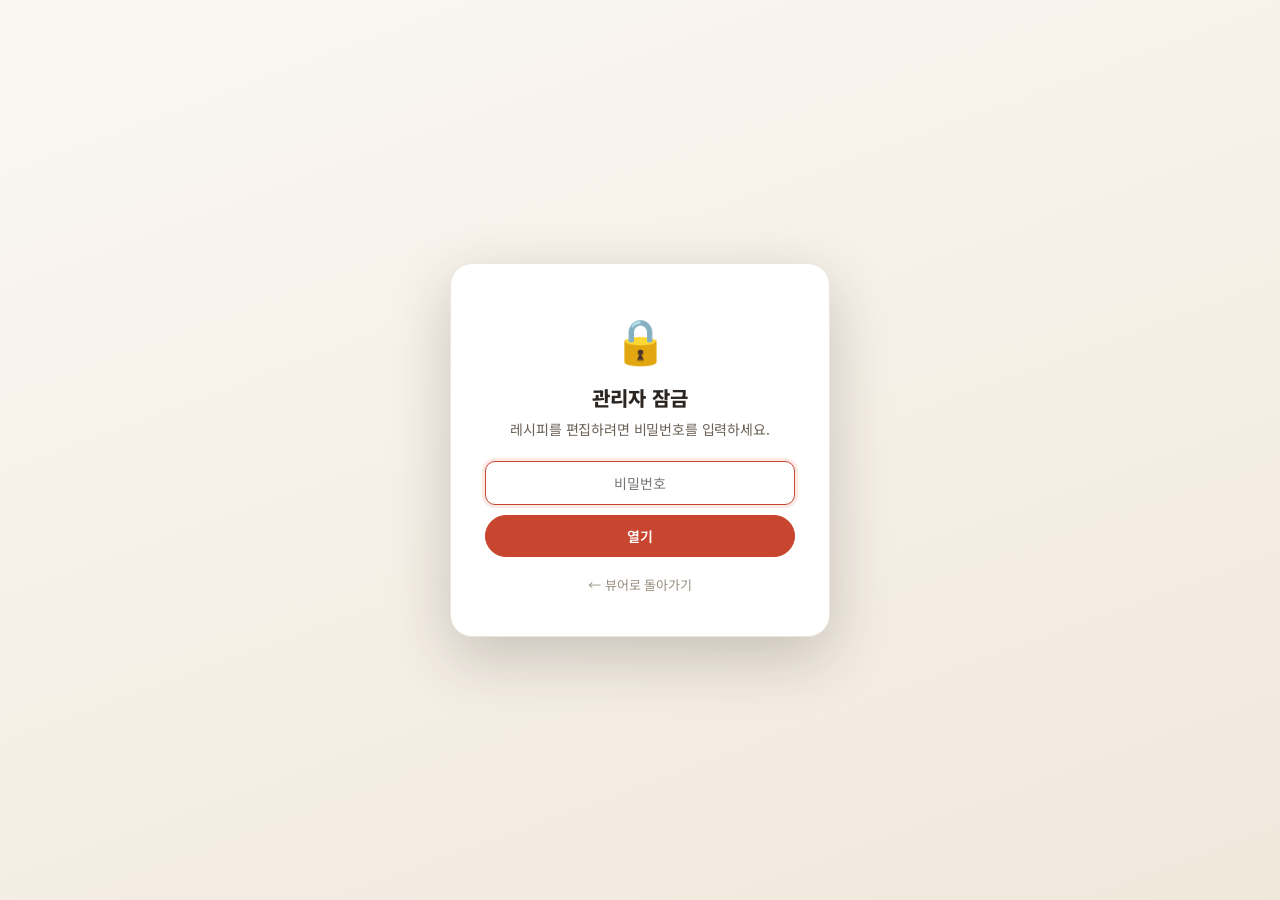
==== admin.html @ a54f9e6b "Initial commit" ====
<!DOCTYPE html>
<html lang="ko">
<head>
  <meta charset="UTF-8">
  <meta name="viewport" content="width=device-width, initial-scale=1.0">
  <title>레시피 노트 · 관리자</title>
  <link rel="preconnect" href="https://fonts.googleapis.com">
  <link rel="preconnect" href="https://fonts.gstatic.com" crossorigin>
  <link href="https://fonts.googleapis.com/css2?family=Noto+Sans+KR:wght@400;500;700;800;900&display=swap" rel="stylesheet">
  <link rel="stylesheet" href="css/style.css">
  <link rel="stylesheet" href="css/admin.css">
  <link rel="icon" href="data:image/svg+xml,<svg xmlns='http://www.w3.org/2000/svg' viewBox='0 0 100 100'><text y='.9em' font-size='90'>⚙️</text></svg>">
</head>
<body>
  <!-- 비밀번호 잠금 화면 -->
  <div class="lock-screen" id="lockScreen" hidden>
    <div class="lock-card">
      <div class="lock-icon">🔒</div>
      <h1>관리자 잠금</h1>
      <p>레시피를 편집하려면 비밀번호를 입력하세요.</p>
      <form id="lockForm">
        <input type="password" id="lockInput" class="input" placeholder="비밀번호" autocomplete="current-password" autofocus>
        <button type="submit" class="btn btn-primary" style="width:100%;justify-content:center;margin-top:10px">열기</button>
      </form>
      <p class="lock-error" id="lockError" hidden>비밀번호가 올바르지 않습니다.</p>
      <a href="index.html" class="lock-back">← 뷰어로 돌아가기</a>
    </div>
  </div>

  <header class="site-header">
    <div class="header-inner admin-toolbar">
      <a class="brand" href="index.html">
        <span class="brand-mark">R</span>
        <span class="brand-text">
          <span class="brand-title">관리자 화면</span>
          <span class="brand-sub">레시피 추가 · 수정 · 내보내기</span>
        </span>
      </a>
      <span class="grow"></span>
      <button class="btn btn-sm" id="btnSettings">🏷️ 사이트·카테고리</button>
      <button class="btn btn-sm" id="btnImport">📥 가져오기</button>
      <input type="file" id="importFile" accept="application/json" hidden>
      <button class="btn btn-sm btn-danger" id="btnReset">↺ 초기화</button>
      <button class="btn btn-sm btn-primary" id="btnExport">💾 내보내기(배포)</button>
      <a class="btn btn-sm btn-ghost" href="index.html" target="_blank">👁 미리보기</a>
    </div>
  </header>

  <div class="admin-layout">
    <!-- 좌측: 레시피 목록 -->
    <aside class="sidebar">
      <div class="sidebar-head">
        <div class="row">
          <h2>레시피 <span class="cnt">(<span id="listCount">0</span>)</span></h2>
          <span class="grow" style="flex:1"></span>
          <button class="btn btn-sm btn-primary" id="btnNew">+ 새 레시피</button>
        </div>
        <input class="list-search" id="listSearch" type="text" placeholder="목록에서 검색…">
      </div>
      <div class="recipe-list" id="recipeList"></div>
    </aside>

    <!-- 우측: 편집기 -->
    <main class="editor">
      <div class="editor-head">
        <h1 id="editorTitle">새 레시피</h1>
        <button class="btn btn-sm btn-danger" id="btnDelete" style="display:none">🗑 삭제</button>
        <button class="btn btn-sm btn-primary" id="btnSave">저장 (Ctrl+S)</button>
      </div>

      <div class="field">
        <label>메뉴 이름 <span class="req">*</span></label>
        <input class="input" id="fTitle" type="text" placeholder="예: 스팸후랑크 김밥">
      </div>

      <div class="grid2">
        <div class="field">
          <label>카테고리</label>
          <select class="input" id="fCategory"></select>
        </div>
        <div class="field">
          <label>태그 <span class="hint">쉼표로 구분</span></label>
          <input class="input" id="fTags" type="text" placeholder="예: 외식, 델리">
        </div>
      </div>

      <div class="field">
        <label>한 줄 설명</label>
        <textarea class="textarea" id="fDesc" rows="2" placeholder="메뉴를 소개하는 짧은 설명"></textarea>
      </div>

      <div class="grid3">
        <div class="field"><label>조리시간</label><input class="input" id="fTime" placeholder="예: 12분"></div>
        <div class="field"><label>조리방법</label><input class="input" id="fMethod" placeholder="예: 팬 조리 / 오븐 조리"></div>
        <div class="field"><label>분량</label><input class="input" id="fServings" placeholder="예: 1인분"></div>
      </div>

      <div class="field">
        <label>대표 사진</label>
        <div class="img-preview" id="imgPreview"></div>
        <input type="file" id="fImage" accept="image/*" hidden>
      </div>

      <!-- 재료 -->
      <div class="section-card">
        <div class="dyn-head"><h3>재료</h3><button class="btn btn-sm" id="btnAddIng">+ 재료 추가</button></div>
        <div id="ingList"></div>
      </div>

      <!-- 조리법 -->
      <div class="section-card">
        <div class="dyn-head"><h3>조리법</h3><button class="btn btn-sm" id="btnAddStep">+ 단계 추가</button></div>
        <div id="stepList"></div>
      </div>

      <!-- 사용 제품 -->
      <div class="section-card">
        <div class="dyn-head"><h3>사용 제품 <span class="hint" style="font-weight:400;color:var(--ink-faint)">선택</span></h3><button class="btn btn-sm" id="btnAddProd">+ 제품 추가</button></div>
        <div id="prodList"></div>
      </div>
    </main>
  </div>

  <!-- 설정 패널 -->
  <aside class="settings-panel" id="settingsPanel">
    <div class="settings-head">
      <h2>사이트 · 카테고리 설정</h2>
      <button class="btn btn-ghost btn-sm" id="settingsClose">✕</button>
    </div>
    <div class="settings-body">
      <div class="field"><label>사이트 제목</label><input class="input" id="siteTitle" placeholder="레시피 노트"></div>
      <div class="field"><label>부제목</label><input class="input" id="siteSubtitle" placeholder="나만의 메뉴 레시피 카탈로그"></div>
      <div class="field"><label>최종 업데이트 표기</label><input class="input" id="siteUpdated" placeholder="예: 2026년 8월"></div>

      <div class="divider"></div>
      <h3 style="font-size:15px;font-weight:800;margin-bottom:6px">🔒 관리자 비밀번호</h3>
      <p class="muted" style="margin-bottom:10px" id="pwState"></p>
      <div class="field">
        <input class="input" id="pwInput" type="password" placeholder="새 비밀번호 (비우면 잠금 해제)">
      </div>
      <button class="btn btn-sm btn-primary" id="btnSetPw">비밀번호 적용</button>
      <p class="muted" style="margin-top:10px;line-height:1.5">적용 후 반드시 <b>내보내기 → data/recipes.json 교체 → 배포</b>해야 실제 사이트에 잠금이 반영됩니다.</p>

      <div class="divider"></div>
      <div class="dyn-head"><h3 style="font-size:15px;font-weight:800">카테고리</h3><button class="btn btn-sm" id="btnAddCat">+ 추가</button></div>
      <p class="muted" style="margin-bottom:12px">이모지 · 이름을 수정하면 바로 반영됩니다.</p>
      <div id="catList"></div>
    </div>
  </aside>

  <script src="js/store.js"></script>
  <script src="js/admin.js"></script>
</body>
</html>
---- css/style.css ----
/* ============================================================
   레시피 노트 — 공용 스타일
   ============================================================ */
:root {
  --bg: #faf7f2;
  --surface: #ffffff;
  --surface-2: #f4efe7;
  --ink: #2b2622;
  --ink-soft: #6b6157;
  --ink-faint: #9a8f83;
  --line: #ece5da;
  --line-strong: #ddd3c6;
  --accent: #c8452f;
  --accent-dark: #a5361f;
  --accent-soft: #fbeae5;
  --gold: #b8863b;
  --radius: 16px;
  --radius-sm: 10px;
  --shadow-sm: 0 1px 2px rgba(43, 38, 34, .05), 0 2px 8px rgba(43, 38, 34, .04);
  --shadow-md: 0 6px 24px rgba(43, 38, 34, .10);
  --shadow-lg: 0 20px 60px rgba(43, 38, 34, .22);
  --font: "Pretendard", "Noto Sans KR", -apple-system, BlinkMacSystemFont, system-ui, sans-serif;
  --maxw: 1200px;
}

* { box-sizing: border-box; margin: 0; padding: 0; }
html { -webkit-text-size-adjust: 100%; }
body {
  font-family: var(--font);
  background: var(--bg);
  color: var(--ink);
  line-height: 1.55;
  letter-spacing: -0.01em;
  -webkit-font-smoothing: antialiased;
}
img { max-width: 100%; display: block; }
button { font-family: inherit; cursor: pointer; border: none; background: none; color: inherit; }
input, textarea, select { font-family: inherit; }
a { color: inherit; }

/* ---------- Header ---------- */
.site-header {
  position: sticky; top: 0; z-index: 40;
  background: rgba(250, 247, 242, .88);
  backdrop-filter: saturate(180%) blur(12px);
  border-bottom: 1px solid var(--line);
}
.header-inner {
  max-width: var(--maxw); margin: 0 auto;
  padding: 14px 20px; display: flex; align-items: center; gap: 16px;
}
.brand { display: flex; align-items: center; gap: 12px; text-decoration: none; min-width: 0; }
.brand-mark {
  width: 42px; height: 42px; flex: 0 0 42px; border-radius: 12px;
  background: linear-gradient(135deg, var(--accent), var(--accent-dark));
  color: #fff; display: grid; place-items: center;
  font-weight: 800; font-size: 20px; box-shadow: var(--shadow-sm);
}
.brand-text { min-width: 0; }
.brand-title { font-size: 17px; font-weight: 800; letter-spacing: -0.02em; white-space: nowrap; overflow: hidden; text-overflow: ellipsis; }
.brand-sub { font-size: 12px; color: var(--ink-faint); white-space: nowrap; overflow: hidden; text-overflow: ellipsis; }
.header-spacer { flex: 1; }

.search {
  position: relative; flex: 1 1 320px; max-width: 420px;
}
.search input {
  width: 100%; padding: 10px 14px 10px 40px;
  border: 1px solid var(--line-strong); border-radius: 999px;
  background: var(--surface); font-size: 14px; color: var(--ink);
  transition: border-color .15s, box-shadow .15s;
}
.search input:focus { outline: none; border-color: var(--accent); box-shadow: 0 0 0 3px var(--accent-soft); }
.search .ico { position: absolute; left: 14px; top: 50%; transform: translateY(-50%); color: var(--ink-faint); font-size: 15px; }

.btn {
  display: inline-flex; align-items: center; gap: 7px;
  padding: 10px 16px; border-radius: 999px; font-size: 14px; font-weight: 600;
  background: var(--surface); border: 1px solid var(--line-strong);
  color: var(--ink); transition: all .15s; white-space: nowrap;
}
.btn:hover { border-color: var(--accent); color: var(--accent); }
.btn-primary { background: var(--accent); color: #fff; border-color: var(--accent); }
.btn-primary:hover { background: var(--accent-dark); border-color: var(--accent-dark); color: #fff; }
.btn-ghost { background: transparent; border-color: transparent; }
.btn-ghost:hover { background: var(--surface-2); border-color: transparent; color: var(--ink); }
.btn-danger { color: var(--accent); border-color: var(--line-strong); }
.btn-danger:hover { background: var(--accent); color: #fff; border-color: var(--accent); }
.btn-sm { padding: 7px 12px; font-size: 13px; }

/* ---------- Layout ---------- */
.wrap { max-width: var(--maxw); margin: 0 auto; padding: 24px 20px 80px; }

.toc-bar {
  display: flex; gap: 8px; flex-wrap: wrap; align-items: center;
  padding: 18px 0 22px;
}
.chip {
  display: inline-flex; align-items: center; gap: 6px;
  padding: 8px 15px; border-radius: 999px; font-size: 14px; font-weight: 600;
  background: var(--surface); border: 1px solid var(--line-strong); color: var(--ink-soft);
  transition: all .15s;
}
.chip:hover { border-color: var(--accent); color: var(--accent); }
.chip.active { background: var(--ink); color: #fff; border-color: var(--ink); }
.chip .count { font-size: 12px; opacity: .65; font-weight: 600; }

.section-title { font-size: 15px; font-weight: 800; color: var(--ink); margin: 26px 0 14px; display: flex; align-items: center; gap: 8px; }
.section-title .badge { font-size: 12px; font-weight: 700; color: var(--accent); background: var(--accent-soft); padding: 2px 9px; border-radius: 999px; }

/* ---------- Cards grid ---------- */
.grid {
  display: grid; gap: 18px;
  grid-template-columns: repeat(auto-fill, minmax(230px, 1fr));
}
.card {
  background: var(--surface); border: 1px solid var(--line); border-radius: var(--radius);
  overflow: hidden; box-shadow: var(--shadow-sm); cursor: pointer;
  transition: transform .18s cubic-bezier(.2,.8,.2,1), box-shadow .18s, border-color .18s;
  display: flex; flex-direction: column;
}
.card:hover { transform: translateY(-4px); box-shadow: var(--shadow-md); border-color: var(--line-strong); }
.card-thumb {
  aspect-ratio: 4 / 3; background: var(--surface-2); position: relative; overflow: hidden;
}
.card-thumb img { width: 100%; height: 100%; object-fit: cover; }
.card-thumb .ph {
  width: 100%; height: 100%; display: grid; place-items: center;
  font-size: 42px; color: var(--line-strong);
  background: repeating-linear-gradient(45deg, #f6f1e9, #f6f1e9 12px, #f2ece2 12px, #f2ece2 24px);
}
.card-tags { position: absolute; top: 10px; left: 10px; display: flex; gap: 5px; flex-wrap: wrap; }
.tag {
  font-size: 11px; font-weight: 700; padding: 3px 9px; border-radius: 999px;
  background: rgba(43,38,34,.72); color: #fff; backdrop-filter: blur(4px);
}
.card-body { padding: 14px 15px 16px; display: flex; flex-direction: column; gap: 7px; flex: 1; }
.card-cat { font-size: 12px; font-weight: 700; color: var(--accent); }
.card-title { font-size: 16px; font-weight: 800; letter-spacing: -0.02em; line-height: 1.35; }
.card-desc {
  font-size: 13px; color: var(--ink-soft); line-height: 1.5;
  display: -webkit-box; -webkit-line-clamp: 2; -webkit-box-orient: vertical; overflow: hidden;
}
.card-meta { margin-top: auto; padding-top: 8px; display: flex; gap: 12px; font-size: 12px; color: var(--ink-faint); flex-wrap: wrap; }
.card-meta span { display: inline-flex; align-items: center; gap: 4px; }

/* ---------- Empty state ---------- */
.empty {
  text-align: center; padding: 80px 20px; color: var(--ink-faint);
}
.empty .big { font-size: 54px; margin-bottom: 14px; }
.empty h3 { font-size: 18px; color: var(--ink-soft); font-weight: 700; margin-bottom: 8px; }
.empty p { font-size: 14px; margin-bottom: 20px; }

/* ---------- Modal (detail) ---------- */
.modal-backdrop {
  position: fixed; inset: 0; z-index: 100;
  background: rgba(30, 25, 20, .55); backdrop-filter: blur(3px);
  display: flex; align-items: flex-start; justify-content: center;
  padding: 40px 16px; overflow-y: auto;
  opacity: 0; pointer-events: none; transition: opacity .2s;
}
.modal-backdrop.open { opacity: 1; pointer-events: auto; }
.modal {
  background: var(--surface); border-radius: 22px; width: 100%; max-width: 720px;
  box-shadow: var(--shadow-lg); overflow: hidden;
  transform: translateY(16px) scale(.98); transition: transform .22s cubic-bezier(.2,.8,.2,1);
}
.modal-backdrop.open .modal { transform: none; }
.modal-hero { aspect-ratio: 16 / 9; background: var(--surface-2); position: relative; }
.modal-hero img { width: 100%; height: 100%; object-fit: cover; }
.modal-hero .ph { width: 100%; height: 100%; display: grid; place-items: center; font-size: 64px; color: var(--line-strong);
  background: repeating-linear-gradient(45deg, #f6f1e9, #f6f1e9 14px, #f2ece2 14px, #f2ece2 28px); }
.modal-close {
  position: absolute; top: 14px; right: 14px; width: 38px; height: 38px; border-radius: 50%;
  background: rgba(255,255,255,.92); color: var(--ink); font-size: 20px; display: grid; place-items: center;
  box-shadow: var(--shadow-sm); transition: transform .15s;
}
.modal-close:hover { transform: rotate(90deg); }
.modal-body { padding: 26px 30px 34px; }
.modal-cat { font-size: 13px; font-weight: 700; color: var(--accent); margin-bottom: 6px; }
.modal-title { font-size: 26px; font-weight: 800; letter-spacing: -0.03em; line-height: 1.25; }
.modal-desc { font-size: 15px; color: var(--ink-soft); margin-top: 12px; line-height: 1.6; }
.modal-metarow { display: flex; gap: 10px; flex-wrap: wrap; margin-top: 18px; }
.meta-pill {
  display: inline-flex; align-items: center; gap: 7px; padding: 9px 15px; border-radius: 12px;
  background: var(--surface-2); font-size: 13px; font-weight: 600; color: var(--ink-soft);
}
.meta-pill b { color: var(--ink); font-weight: 700; }

.divider { height: 1px; background: var(--line); margin: 26px 0; }
.block-title { font-size: 16px; font-weight: 800; margin-bottom: 14px; display: flex; align-items: center; gap: 8px; }
.block-title .n { font-size: 12px; color: var(--ink-faint); font-weight: 600; }

.ingredients { list-style: none; display: grid; grid-template-columns: 1fr 1fr; gap: 2px 24px; }
.ingredients li { display: flex; justify-content: space-between; gap: 12px; padding: 9px 2px; border-bottom: 1px dashed var(--line); font-size: 14px; }
.ingredients li .amt { color: var(--ink-faint); font-weight: 600; white-space: nowrap; }

.steps { list-style: none; display: flex; flex-direction: column; gap: 14px; counter-reset: step; }
.steps li { display: flex; gap: 14px; font-size: 14.5px; line-height: 1.6; }
.steps li .num {
  counter-increment: step; flex: 0 0 28px; width: 28px; height: 28px; border-radius: 50%;
  background: var(--accent-soft); color: var(--accent); font-weight: 800; font-size: 13px;
  display: grid; place-items: center;
}
.steps li .num::before { content: counter(step); }

.products { display: flex; flex-wrap: wrap; gap: 8px; }
.product-pill {
  display: inline-flex; align-items: center; gap: 7px; padding: 8px 14px; border-radius: 999px;
  background: var(--surface); border: 1px solid var(--line-strong); font-size: 13px; font-weight: 600;
  text-decoration: none; transition: all .15s;
}
.product-pill:hover { border-color: var(--accent); color: var(--accent); }

/* ---------- Footer ---------- */
.site-footer { border-top: 1px solid var(--line); padding: 28px 20px; text-align: center; color: var(--ink-faint); font-size: 13px; }
.site-footer .dot { margin: 0 8px; opacity: .5; }

/* ---------- Toast ---------- */
.toast {
  position: fixed; bottom: 26px; left: 50%; transform: translateX(-50%) translateY(20px);
  background: var(--ink); color: #fff; padding: 13px 22px; border-radius: 999px; font-size: 14px; font-weight: 600;
  box-shadow: var(--shadow-lg); opacity: 0; pointer-events: none; transition: all .25s; z-index: 200;
}
.toast.show { opacity: 1; transform: translateX(-50%) translateY(0); }

@media (max-width: 640px) {
  .brand-sub { display: none; }
  .modal-body { padding: 22px 20px 28px; }
  .modal-title { font-size: 22px; }
  .ingredients { grid-template-columns: 1fr; }
  .header-inner { flex-wrap: wrap; }
  .search { order: 3; flex-basis: 100%; max-width: none; }
}
---- css/admin.css ----
/* ============================================================
   admin.css — 관리자 화면 전용
   ============================================================ */
.admin-toolbar {
  display: flex; align-items: center; gap: 8px; flex-wrap: wrap;
}
.admin-toolbar .grow { flex: 1; }

.admin-layout {
  display: grid; grid-template-columns: 300px 1fr; gap: 0;
  max-width: 1280px; margin: 0 auto; height: calc(100vh - 71px);
}

/* ---------- 좌측 목록 ---------- */
.sidebar {
  border-right: 1px solid var(--line); display: flex; flex-direction: column;
  background: var(--surface); min-height: 0;
}
.sidebar-head { padding: 16px 16px 12px; border-bottom: 1px solid var(--line); }
.sidebar-head .row { display: flex; gap: 8px; align-items: center; margin-bottom: 10px; }
.sidebar-head h2 { font-size: 14px; font-weight: 800; }
.sidebar-head h2 .cnt { color: var(--ink-faint); font-weight: 600; }
.list-search {
  width: 100%; padding: 8px 12px; border: 1px solid var(--line-strong); border-radius: 8px;
  font-size: 13px; background: var(--bg);
}
.list-search:focus { outline: none; border-color: var(--accent); }
.recipe-list { flex: 1; overflow-y: auto; padding: 8px; min-height: 0; }
.li {
  width: 100%; display: flex; gap: 11px; align-items: center; text-align: left;
  padding: 9px 10px; border-radius: 10px; margin-bottom: 2px; transition: background .12s;
}
.li:hover { background: var(--surface-2); }
.li.active { background: var(--accent-soft); }
.li-thumb {
  width: 42px; height: 42px; flex: 0 0 42px; border-radius: 9px; overflow: hidden;
  background: var(--surface-2); display: grid; place-items: center; font-size: 20px;
}
.li-thumb img { width: 100%; height: 100%; object-fit: cover; }
.li-text { min-width: 0; }
.li-title { display: block; font-size: 14px; font-weight: 700; white-space: nowrap; overflow: hidden; text-overflow: ellipsis; }
.li-sub { display: block; font-size: 12px; color: var(--ink-faint); }

/* ---------- 우측 편집기 ---------- */
.editor { overflow-y: auto; padding: 26px 32px 60px; min-height: 0; }
.editor-head { display: flex; align-items: center; gap: 12px; margin-bottom: 22px; position: sticky; top: 0;
  background: var(--bg); padding: 4px 0 14px; z-index: 5; border-bottom: 1px solid var(--line); }
.editor-head h1 { font-size: 20px; font-weight: 800; flex: 1; }

.field { margin-bottom: 18px; }
.field > label { display: block; font-size: 13px; font-weight: 700; color: var(--ink-soft); margin-bottom: 7px; }
.field > label .req { color: var(--accent); }
.field .hint { font-size: 12px; color: var(--ink-faint); font-weight: 400; margin-left: 4px; }
.input, .textarea, select.input {
  width: 100%; padding: 11px 13px; border: 1px solid var(--line-strong); border-radius: 10px;
  font-size: 14px; background: var(--surface); color: var(--ink); transition: border-color .15s, box-shadow .15s;
}
.input:focus, .textarea:focus, select.input:focus { outline: none; border-color: var(--accent); box-shadow: 0 0 0 3px var(--accent-soft); }
.textarea { resize: vertical; min-height: 64px; line-height: 1.55; }
.grid2 { display: grid; grid-template-columns: 1fr 1fr; gap: 14px; }
.grid3 { display: grid; grid-template-columns: 1fr 1fr 1fr; gap: 14px; }

/* 이미지 업로드 */
.img-preview {
  border: 2px dashed var(--line-strong); border-radius: 14px; overflow: hidden;
  position: relative; background: var(--surface-2); transition: border-color .15s, background .15s;
}
.img-preview.drag { border-color: var(--accent); background: var(--accent-soft); }
.img-preview.has { border-style: solid; }
.img-preview img { width: 100%; max-height: 320px; object-fit: cover; }
.img-drop {
  display: flex; flex-direction: column; align-items: center; justify-content: center; gap: 6px;
  padding: 40px 20px; cursor: pointer; color: var(--ink-faint); text-align: center;
}
.img-drop .big { font-size: 40px; }
.img-drop span { font-size: 14px; font-weight: 600; color: var(--ink-soft); }
.img-drop small { font-size: 12px; }
.img-remove {
  position: absolute; top: 12px; right: 12px; padding: 7px 13px; border-radius: 999px;
  background: rgba(43,38,34,.78); color: #fff; font-size: 12px; font-weight: 600; backdrop-filter: blur(4px);
}
.img-remove:hover { background: var(--accent); }

/* 동적 행 */
.dyn-head { display: flex; align-items: center; justify-content: space-between; margin-bottom: 10px; }
.dyn-head h3 { font-size: 15px; font-weight: 800; }
.row2 { display: grid; grid-template-columns: 1.4fr 1fr auto; gap: 8px; margin-bottom: 8px; align-items: center; }
.row2 input { padding: 9px 12px; border: 1px solid var(--line-strong); border-radius: 9px; font-size: 13.5px; background: var(--surface); }
.row2 input:focus { outline: none; border-color: var(--accent); }
.row-step { display: grid; grid-template-columns: 28px 1fr auto; gap: 10px; margin-bottom: 8px; align-items: start; }
.row-step .step-num { width: 28px; height: 28px; border-radius: 50%; background: var(--accent-soft); color: var(--accent);
  font-weight: 800; font-size: 13px; display: grid; place-items: center; margin-top: 5px; }
.row-step textarea { padding: 8px 12px; border: 1px solid var(--line-strong); border-radius: 9px; font-size: 13.5px;
  background: var(--surface); resize: none; line-height: 1.5; overflow: hidden; }
.row-step textarea:focus { outline: none; border-color: var(--accent); }
.row-del { width: 30px; height: 30px; flex: 0 0 30px; border-radius: 8px; color: var(--ink-faint);
  font-size: 14px; display: grid; place-items: center; transition: all .12s; }
.row-del:hover { background: var(--accent-soft); color: var(--accent); }
.add-row { margin-top: 4px; }

.section-card {
  background: var(--surface); border: 1px solid var(--line); border-radius: 14px;
  padding: 18px 18px 16px; margin-bottom: 20px;
}
.editor-actions { display: flex; gap: 10px; margin-top: 8px; }
.muted { color: var(--ink-faint); font-size: 13px; white-space: pre-line; }

/* ---------- 설정 패널 (슬라이드) ---------- */
.settings-panel {
  position: fixed; top: 0; right: 0; height: 100%; width: 380px; max-width: 90vw; z-index: 120;
  background: var(--surface); border-left: 1px solid var(--line); box-shadow: var(--shadow-lg);
  transform: translateX(105%); transition: transform .28s cubic-bezier(.2,.8,.2,1);
  display: flex; flex-direction: column;
}
.settings-panel.open { transform: none; }
.settings-head { display: flex; align-items: center; justify-content: space-between; padding: 18px 20px; border-bottom: 1px solid var(--line); }
.settings-head h2 { font-size: 16px; font-weight: 800; }
.settings-body { padding: 20px; overflow-y: auto; }
.cat-row { display: grid; grid-template-columns: 52px 1fr auto; gap: 8px; margin-bottom: 8px; align-items: center; }
.cat-row input { padding: 9px 10px; border: 1px solid var(--line-strong); border-radius: 8px; font-size: 13.5px; background: var(--surface); }
.cat-row input.cat-emoji { text-align: center; }
.cat-row input:focus { outline: none; border-color: var(--accent); }
.settings-overlay { position: fixed; inset: 0; background: rgba(30,25,20,.3); z-index: 110; opacity: 0; pointer-events: none; transition: opacity .28s; }

/* ---------- 비밀번호 잠금 화면 ---------- */
.lock-screen {
  position: fixed; inset: 0; z-index: 300;
  background: linear-gradient(160deg, #faf7f2, #f1e8dc);
  display: flex; align-items: center; justify-content: center; padding: 24px;
}
.lock-card {
  background: var(--surface); border: 1px solid var(--line); border-radius: 22px;
  box-shadow: var(--shadow-lg); padding: 40px 34px; width: 100%; max-width: 380px; text-align: center;
}
.lock-icon { font-size: 44px; margin-bottom: 10px; }
.lock-card h1 { font-size: 20px; font-weight: 800; margin-bottom: 6px; }
.lock-card > p { font-size: 14px; color: var(--ink-soft); margin-bottom: 20px; }
.lock-card .input { text-align: center; }
.lock-error { color: var(--accent); font-size: 13px; font-weight: 600; margin-top: 12px; }
.lock-back { display: inline-block; margin-top: 18px; font-size: 13px; color: var(--ink-faint); text-decoration: none; }
.lock-back:hover { color: var(--accent); }
body.locked { overflow: hidden; }

@media (max-width: 860px) {
  .admin-layout { grid-template-columns: 1fr; height: auto; }
  .sidebar { border-right: none; border-bottom: 1px solid var(--line); max-height: 40vh; }
  .editor { padding: 22px 18px 60px; }
  .grid2, .grid3 { grid-template-columns: 1fr; }
}
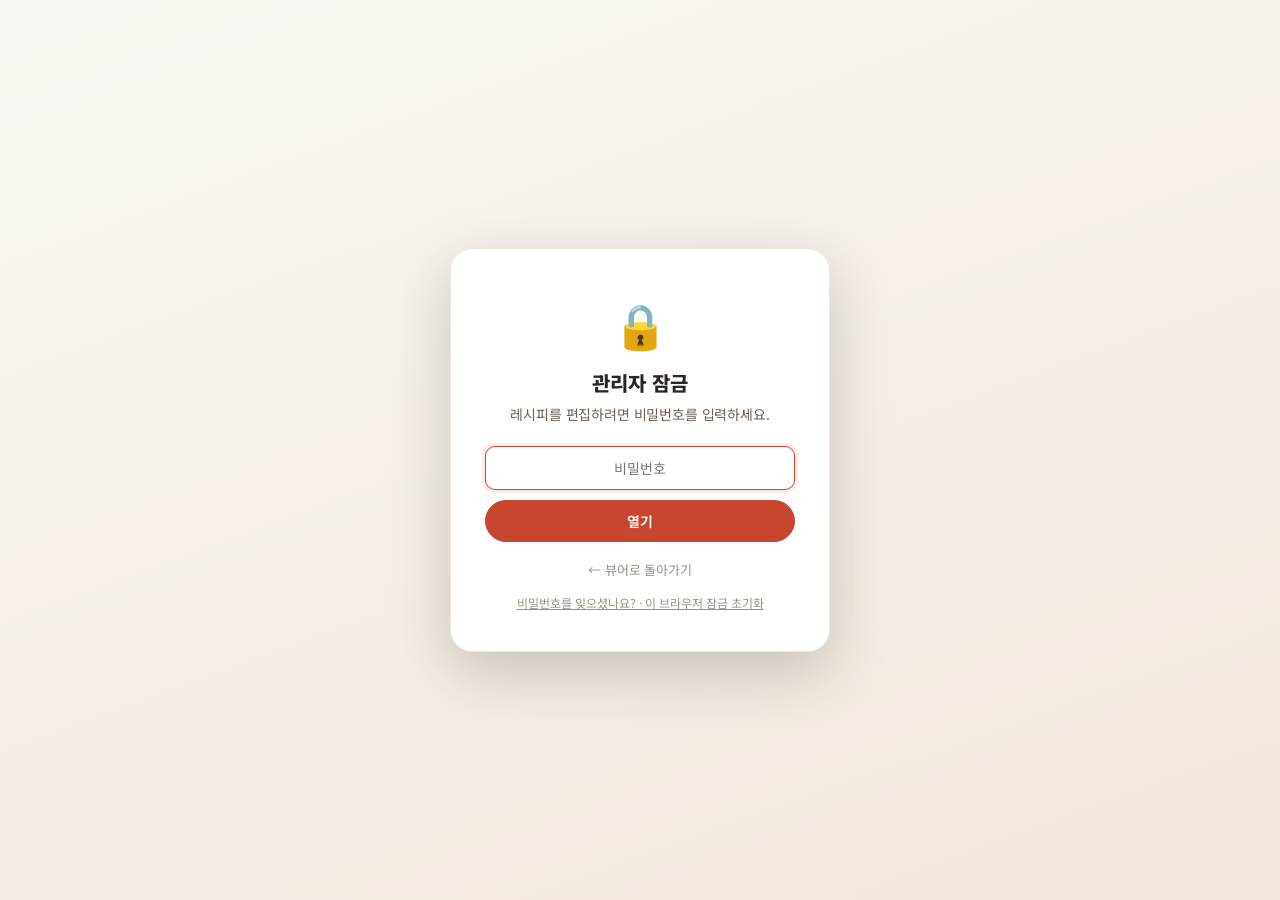
==== commit d3c012da: "관리자 비밀번호 구조 변경" ====
--- a/admin.html
+++ b/admin.html
@@ -10,6 +10,16 @@
   <link rel="stylesheet" href="css/style.css">
   <link rel="stylesheet" href="css/admin.css">
   <link rel="icon" href="data:image/svg+xml,<svg xmlns='http://www.w3.org/2000/svg' viewBox='0 0 100 100'><text y='.9em' font-size='90'>⚙️</text></svg>">
+  <script>
+    // 자가 치유: 브라우저에 남은 잠금 값을 페이지 로드 즉시 제거.
+    // (잠금은 배포된 data/recipes.json 파일에 비밀번호가 있을 때만 걸립니다.)
+    try {
+      var k = "recipeNote.v1";
+      var raw = localStorage.getItem(k);
+      if (raw) { var d = JSON.parse(raw); if (d && d.site && d.site.adminHash) { delete d.site.adminHash; localStorage.setItem(k, JSON.stringify(d)); } }
+      sessionStorage.removeItem("recipeNote.unlocked");
+    } catch (e) {}
+  </script>
 </head>
 <body>
   <!-- 비밀번호 잠금 화면 -->
@@ -24,6 +34,7 @@
       </form>
       <p class="lock-error" id="lockError" hidden>비밀번호가 올바르지 않습니다.</p>
       <a href="index.html" class="lock-back">← 뷰어로 돌아가기</a>
+      <button type="button" class="lock-reset" id="lockReset">비밀번호를 잊으셨나요? · 이 브라우저 잠금 초기화</button>
     </div>
   </div>
 
@@ -148,7 +159,7 @@
     </div>
   </aside>
 
-  <script src="js/store.js"></script>
-  <script src="js/admin.js"></script>
+  <script src="js/store.js?v=3"></script>
+  <script src="js/admin.js?v=3"></script>
 </body>
 </html>
--- a/css/admin.css
+++ b/css/admin.css
@@ -139,6 +139,8 @@
 .lock-error { color: var(--accent); font-size: 13px; font-weight: 600; margin-top: 12px; }
 .lock-back { display: inline-block; margin-top: 18px; font-size: 13px; color: var(--ink-faint); text-decoration: none; }
 .lock-back:hover { color: var(--accent); }
+.lock-reset { display: block; width: 100%; margin-top: 14px; font-size: 12px; color: var(--ink-faint); text-decoration: underline; }
+.lock-reset:hover { color: var(--accent); }
 body.locked { overflow: hidden; }
 
 @media (max-width: 860px) {
